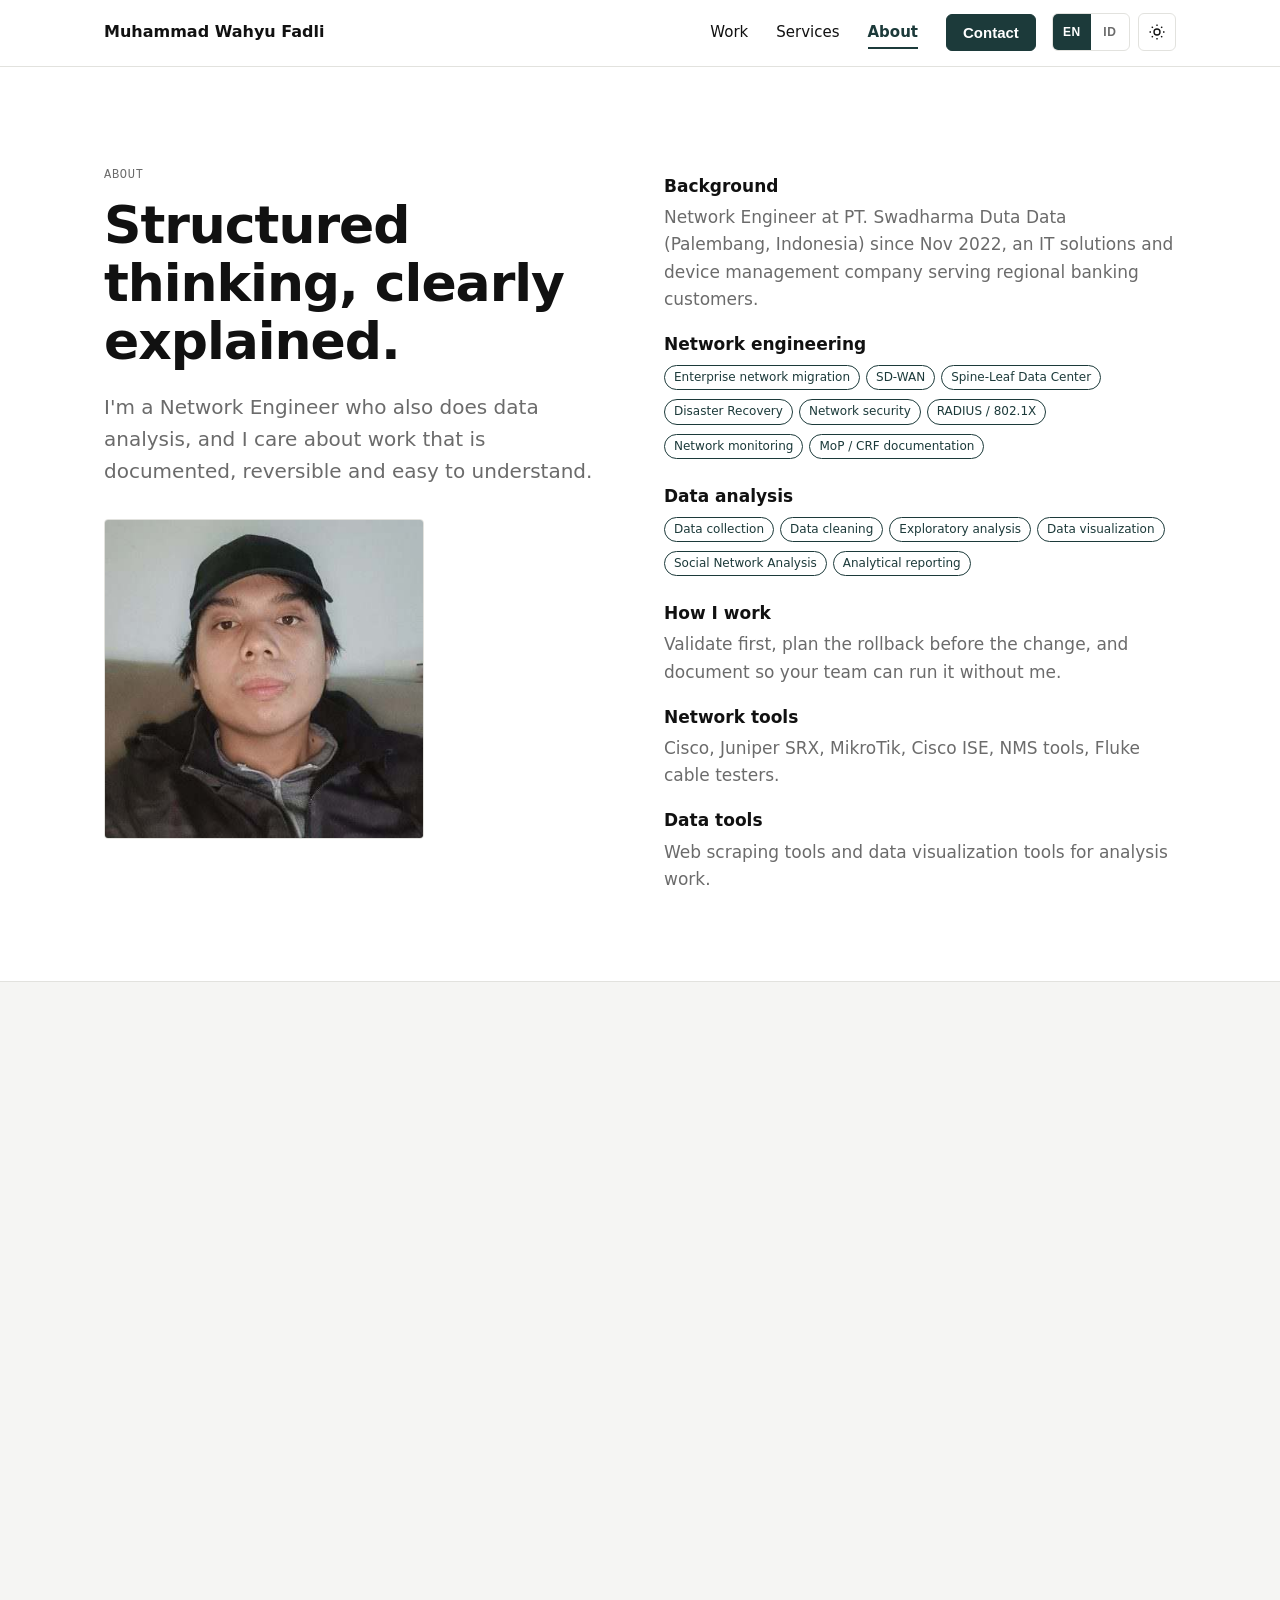
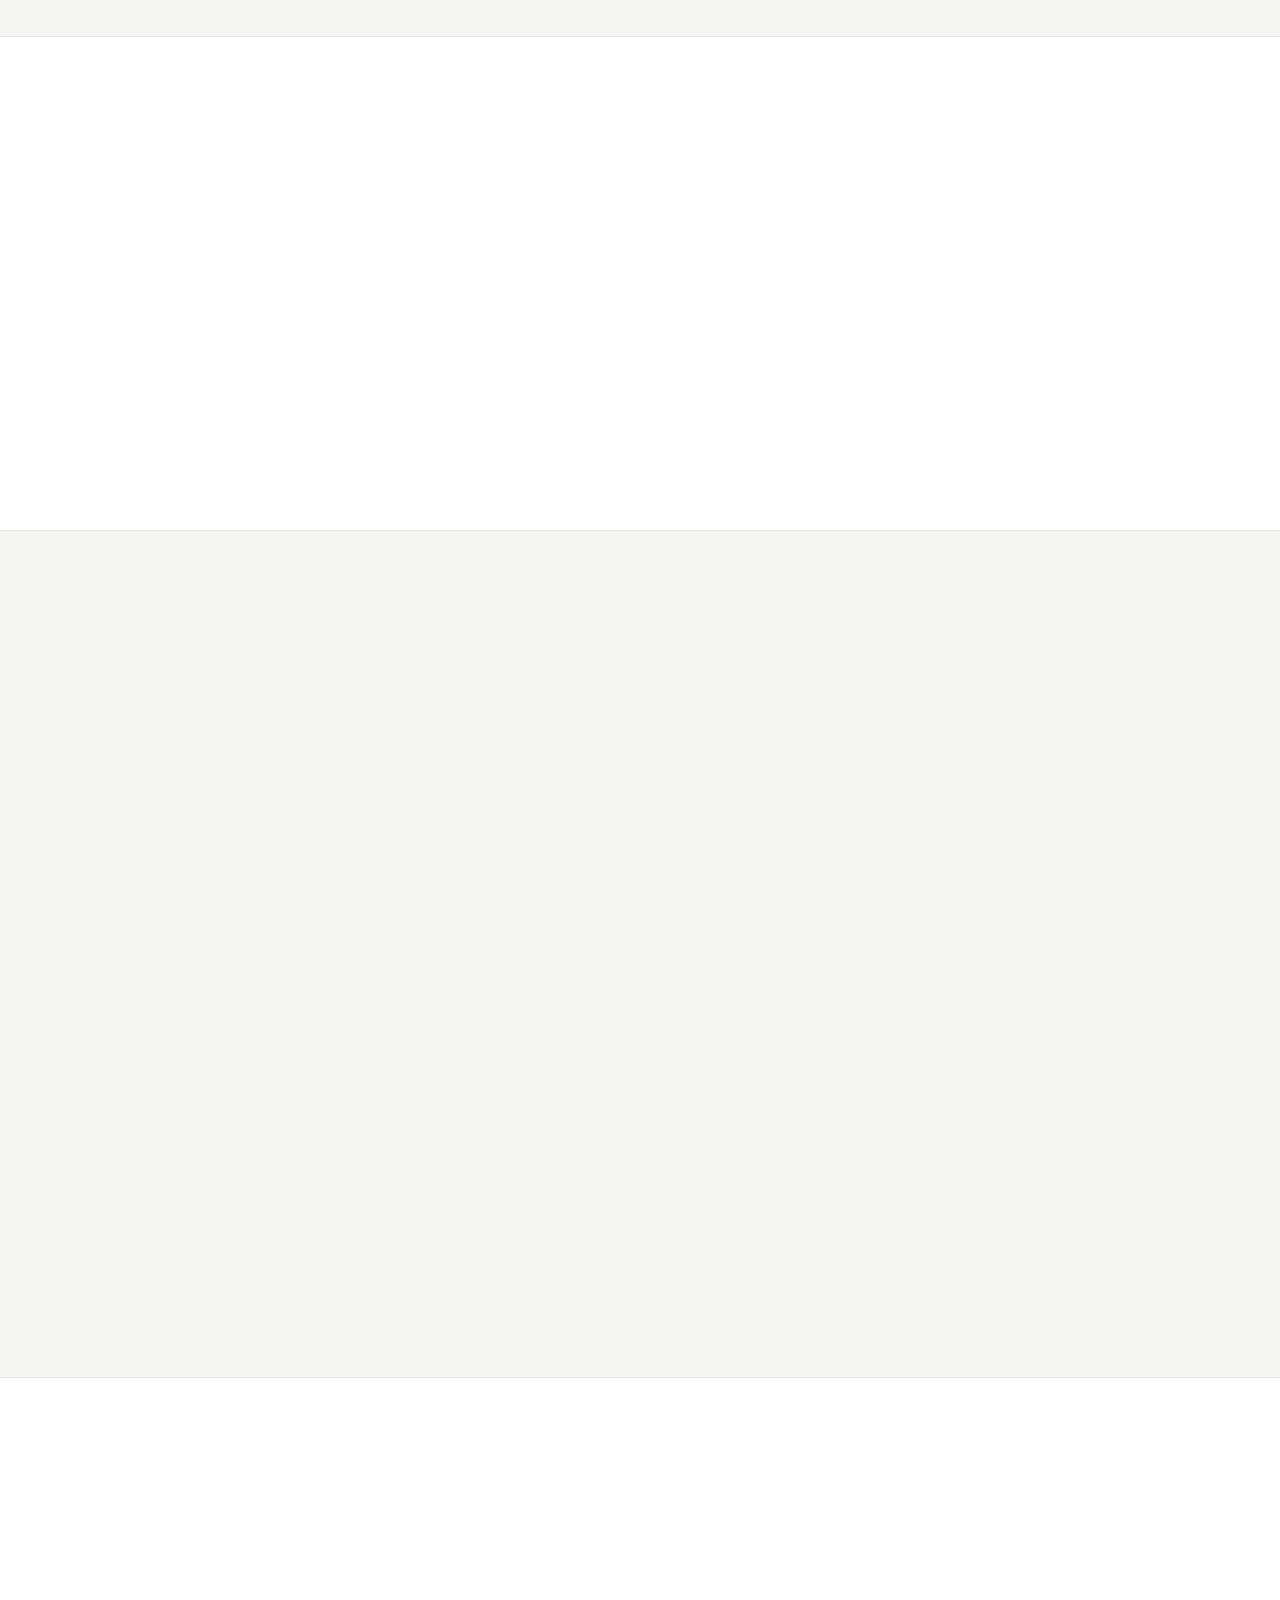
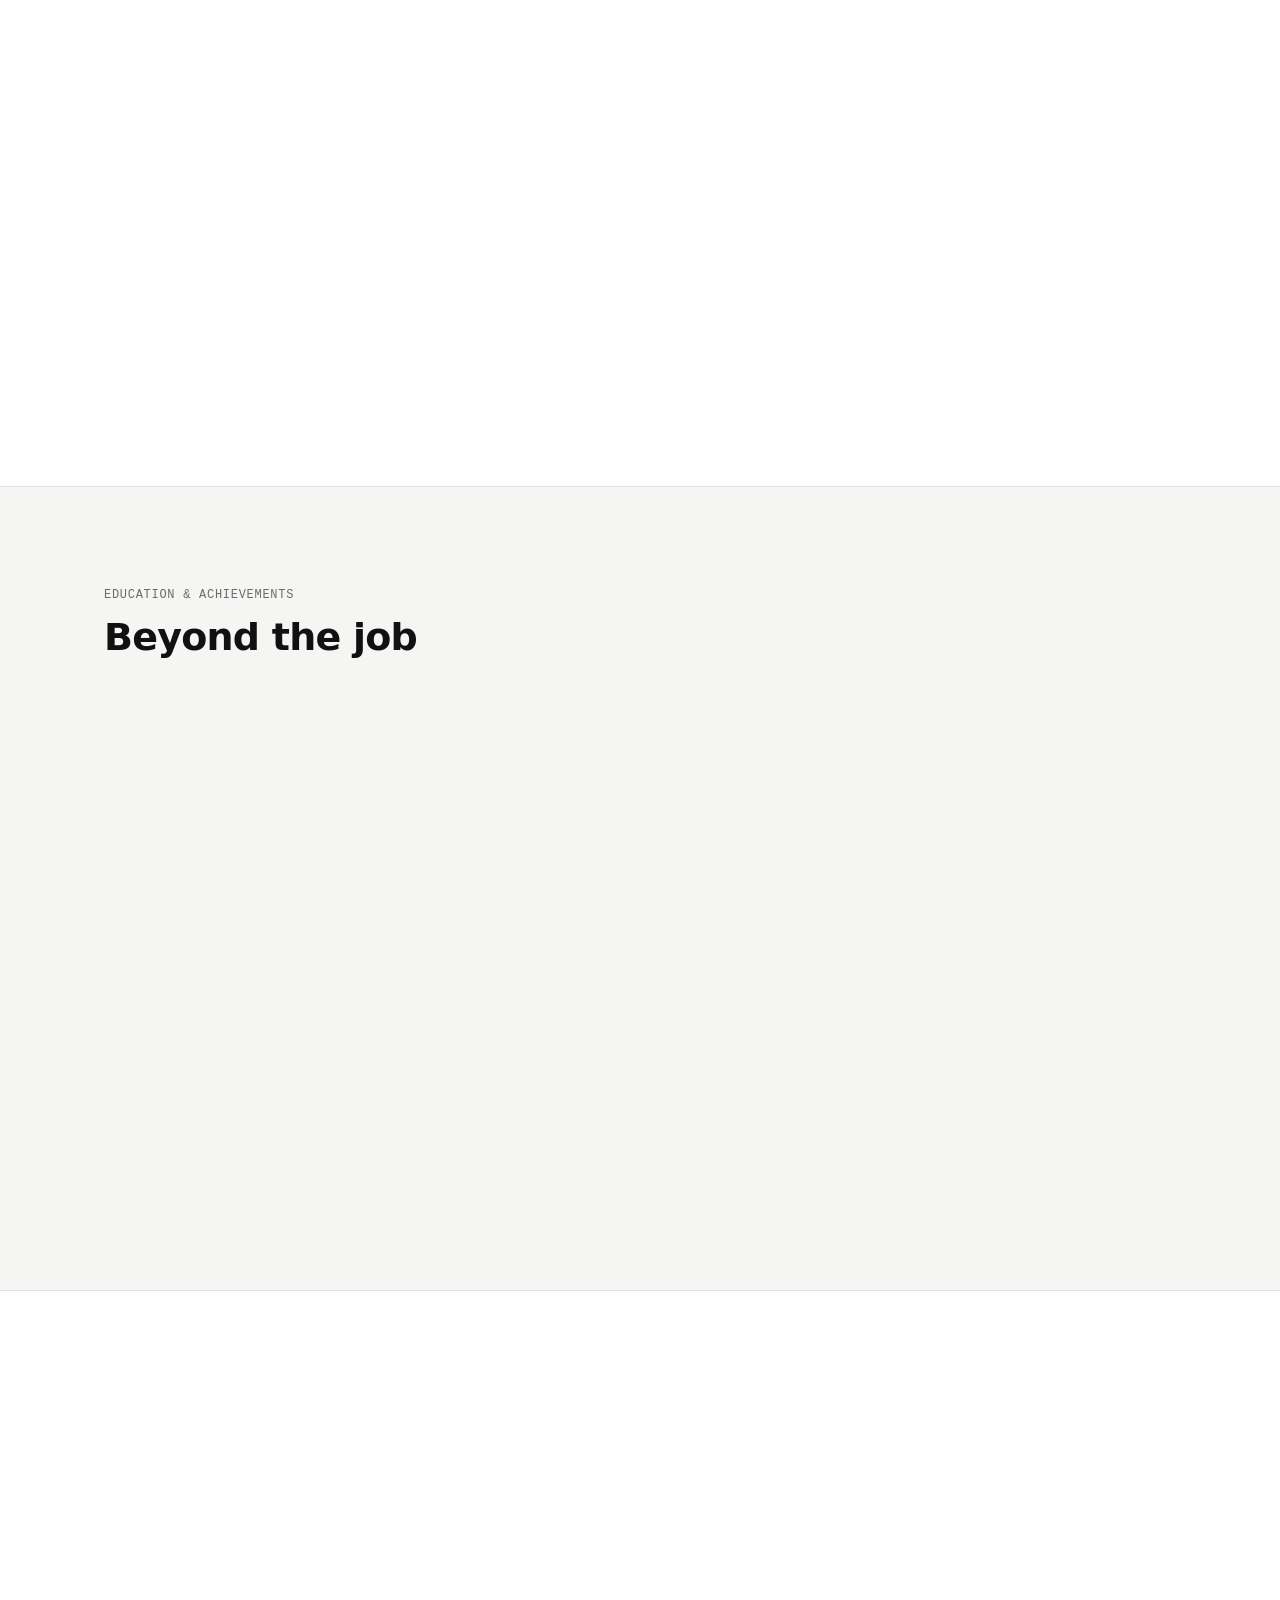
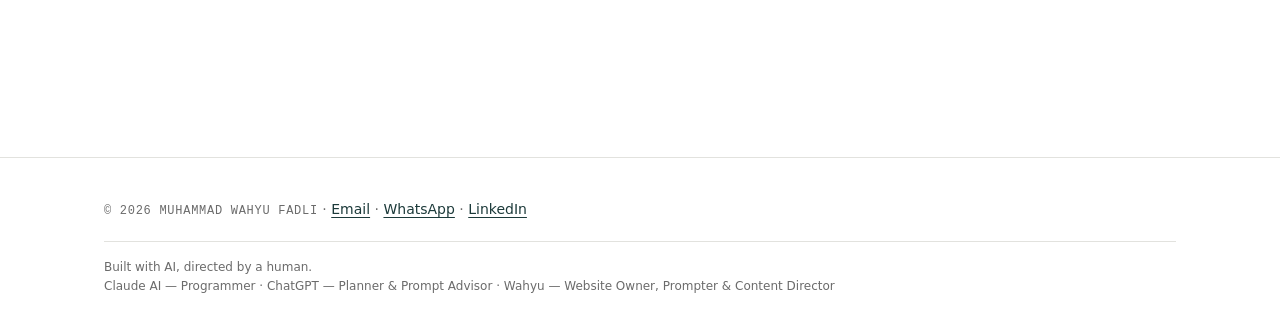
==== about.html @ 570cdfae "Initial" ====
<!DOCTYPE html>
<html lang="en">
<head>
<meta charset="utf-8">
<meta name="viewport" content="width=device-width, initial-scale=1, viewport-fit=cover">
<meta http-equiv="Content-Security-Policy" content="default-src 'none'; style-src 'self' https://fonts.googleapis.com; font-src https://fonts.gstatic.com; script-src 'self'; img-src 'self' data:; connect-src 'none'; frame-src 'none'; object-src 'none'; base-uri 'none'; form-action mailto:; upgrade-insecure-requests">
<meta name="referrer" content="strict-origin-when-cross-origin">
<title>About — Muhammad Wahyu Fadli</title>
<meta name="description" content="About Muhammad Wahyu Fadli: Network Engineer with experience in enterprise migrations, SD-WAN, network security and data analysis.">
<link rel="canonical" href="https://www.example.com/about.html">
<meta property="og:type" content="website"><meta property="og:site_name" content="Muhammad Wahyu Fadli"><meta property="og:title" content="About — Muhammad Wahyu Fadli"><meta property="og:description" content="About Muhammad Wahyu Fadli: Network Engineer with experience in enterprise migrations, SD-WAN, network security and data analysis."><meta property="og:url" content="https://www.example.com/about.html">
<meta name="twitter:card" content="summary">
<link rel="icon" href="assets/favicon.svg" type="image/svg+xml">
<script src="js/boot.js"></script>
<link rel="preconnect" href="https://fonts.gstatic.com" crossorigin>
<link href="https://fonts.googleapis.com/css2?family=Inter:wght@400;500;600;700&amp;display=swap" rel="stylesheet">
<link rel="stylesheet" href="css/styles.css">
<script defer src="js/config.js"></script>
<script defer src="i18n/id.js"></script>
<script defer src="js/modules/i18n.js"></script>
<script defer src="js/modules/theme.js"></script>
<script defer src="js/modules/nav.js"></script>
<script defer src="js/modules/reveal.js"></script>
<script defer src="js/modules/contact-form.js"></script>
<script defer src="js/modules/certificates.js"></script>
<script defer src="js/main.js"></script></head>
<body data-page="about" data-title="About" data-progress>
<a class="skip" href="#main">Skip to content</a>
<header><div class="wrap bar">
<a class="logo" href="index.html">Muhammad Wahyu Fadli</a>
<nav aria-label="Main"><button class="menu" aria-expanded="false" aria-controls="nl">Menu</button>
<ul id="nl"><li><a href="work.html">Work</a></li><li><a href="services.html">Services</a></li><li><a href="about.html" aria-current="page">About</a></li><li><a class="btn" href="contact.html">Contact</a></li></ul></nav><div class="ctl"><div class="lang" role="group" aria-label="Change language"><button type="button" data-l="en" lang="en" aria-label="English">EN</button><button type="button" data-l="id" lang="id" aria-label="Bahasa Indonesia">ID</button></div><button type="button" class="thm" id="thm" aria-label="Switch to dark mode"><svg class="sun" viewBox="0 0 24 24" fill="none" stroke="currentColor" stroke-width="1.8" aria-hidden="true"><circle cx="12" cy="12" r="4"/><path d="M12 2v2M12 20v2M2 12h2M20 12h2M5 5l1.5 1.5M17.5 17.5 19 19M5 19l1.5-1.5M17.5 6.5 19 5"/></svg><svg class="moon" viewBox="0 0 24 24" fill="none" stroke="currentColor" stroke-width="1.8" aria-hidden="true"><path d="M20 14.5A8 8 0 0 1 9.5 4 8 8 0 1 0 20 14.5z"/></svg></button></div>
</div><div id="prog" aria-hidden="true"></div></header>
<main id="main" tabindex="-1">
<section><div class="wrap two">
<div><p class="mono">About</p><h1>Structured thinking, clearly explained.</h1>
<p class="lead">I'm a Network Engineer who also does data analysis, and I care about work that is documented, reversible and easy to understand.</p>
<figure class="portrait"><img decoding="async" src="assets/img/portrait.jpg" width="320" height="320" alt="Portrait of Muhammad Wahyu Fadli"></figure></div>
<dl><dt>Background</dt><dd>Network Engineer at PT. Swadharma Duta Data (Palembang, Indonesia) since Nov 2022, an IT solutions and device management company serving regional banking customers.</dd>
<dt>Network engineering</dt><dd><span class="tag">Enterprise network migration</span><span class="tag">SD-WAN</span><span class="tag">Spine-Leaf Data Center</span><span class="tag">Disaster Recovery</span><span class="tag">Network security</span><span class="tag">RADIUS / 802.1X</span><span class="tag">Network monitoring</span><span class="tag">MoP / CRF documentation</span></dd>
<dt>Data analysis</dt><dd><span class="tag">Data collection</span><span class="tag">Data cleaning</span><span class="tag">Exploratory analysis</span><span class="tag">Data visualization</span><span class="tag">Social Network Analysis</span><span class="tag">Analytical reporting</span></dd>
<dt>How I work</dt><dd>Validate first, plan the rollback before the change, and document so your team can run it without me.</dd>
<dt>Network tools</dt><dd>Cisco, Juniper SRX, MikroTik, Cisco ISE, NMS tools, Fluke cable testers.</dd><dt>Data tools</dt><dd>Web scraping tools and data visualization tools for analysis work.</dd></dl>
</div></section>
<section class="alt"><div class="wrap"><p class="mono">Experience / 01 · Network Engineering</p><h2>Network Engineer</h2>
<p class="mono">PT. Swadharma Duta Data · Palembang, Indonesia · Nov 2022 – Present</p><p class="lead">Enterprise network migration, security and 24/7 operations for banking-related customers. Customer details are anonymized.</p>
<div class="mt-32"><details><summary><span>Migration &amp; architecture</span></summary><ul><li>Wrote MoPs for Data Center to Disaster Recovery Center migration (approximately 2–3% downtime).</li><li>Managed Traditional WAN to SD-WAN migration on the network side (approximately 6–10% downtime).</li><li>Wrote MoPs for Traditional Data Center to Spine-Leaf migration (approximately 5% downtime) and for access switches to a Spine-Leaf core.</li><li>Wrote the MoP for connecting a customer DRC to a third-party SD-WAN service: router configuration, cabling, rack positioning, rollback.</li></ul></details><details><summary><span>Security &amp; access control</span></summary><ul><li>Implemented Cisco switch port security on Head Office access switches from approved CRFs.</li><li>Replaced aging edge devices with Juniper SRX firewall-based routers and implemented 802.1X using MikroTik as RADIUS server.</li><li>Configured RADIUS authentication on remote Juniper SRX devices with Cisco ISE.</li><li>Prepared CRFs and configured access lists and NAT for third-party partner connectivity.</li></ul></details><details><summary><span>Operations &amp; recovery</span></summary><ul><li>24/7 monitoring, maintenance and troubleshooting across Head Office, branches, ATMs and core infrastructure in DC and DRC, supporting SLA compliance.</li><li>Restored approximately 75% of affected branch network points after flooding (surveys, cable testing, termination, repairs).</li><li>Wrote MoP and CRF for RSPAN traffic mirroring to a Fraud Detection System.</li></ul></details></div></div></section>
<section><div class="wrap"><p class="mono">Experience / 02 · Data Analytics</p><h2>Freelance Data Analyst</h2>
<p class="mono">Palembang, Indonesia · Oct 2022 – Jan 2023</p><p class="lead">A separate freelance engagement: technical guidance on a Social Network Analysis thesis project.</p>
<div class="mt-32"><details><summary><span>Social Network Analysis project</span></summary><ul><li>Analyzed Twitter user interactions about fuel products (BBM) to identify relationships, network patterns and influential nodes using centrality measures.</li><li>Advised on data collection with web scraping tools and helped define data parameters (usernames, account activity year, tweet location, tweet content).</li><li>Cleaned and preprocessed approximately 40% of the dataset: null values, inconsistent location names, irrelevant columns.</li><li>Supported visualization and exploratory analysis, and helped prepare the final report and presentation.</li></ul></details></div></div></section>
<section class="alt"><div class="wrap"><p class="mono">Skills &amp; Technologies</p><h2>What I work with</h2><div class="grid3"><article class="card sk"><h3>Network platforms</h3><span class="tag">Cisco</span><span class="tag">MikroTik</span><span class="tag">Juniper SRX</span><span class="tag">Palo Alto NGFW</span><span class="tag">FortiGate</span><span class="tag">Cisco ISE</span><span class="tag">Juniper Apstra</span></article><article class="card sk"><h3>Protocols &amp; technologies</h3><span class="tag">VLAN</span><span class="tag">Switching</span><span class="tag">STP</span><span class="tag">Static &amp; dynamic routing (BGP, OSPF)</span><span class="tag">IPSec tunneling</span><span class="tag">EVPN-VXLAN</span><span class="tag">RADIUS / 802.1X</span><span class="tag">ACL &amp; NAT</span><span class="tag">DHCP</span><span class="tag">DNS</span><span class="tag">TCP/IP</span></article><article class="card sk"><h3>Tools &amp; labs</h3><span class="tag">VMware</span><span class="tag">Windows Server</span><span class="tag">GNS3</span><span class="tag">Cisco Packet Tracer</span><span class="tag">Wireshark</span><span class="tag">Nmap</span><span class="tag">Fluke cable testers</span></article><article class="card sk"><h3>UX design</h3><span class="tag">Design thinking</span><span class="tag">User &amp; product research</span><span class="tag">User journey</span><span class="tag">Wireframing</span><span class="tag">Prototyping</span></article><article class="card sk"><h3>Data analytics</h3><span class="tag">Data cleaning</span><span class="tag">Exploratory analysis</span><span class="tag">Data visualization</span><span class="tag">Social Network Analysis</span><span class="tag">Web scraping</span><span class="tag">Analytical reporting</span></article><article class="card sk"><h3>Working style &amp; languages</h3><span class="tag">Problem solving</span><span class="tag">Critical thinking</span><span class="tag">Collaboration</span><span class="tag">Time &amp; team management</span><span class="tag">Continuous learning</span><span class="tag">Leadership</span><span class="tag">Indonesian</span><span class="tag">English</span></article></div></div></section>
<section><div class="wrap"><p class="mono">Certifications</p><h2>Certifications</h2><div class="grid3 grid-2"><article class="card"><h3>Cisco Certified Network Associate (CCNA)</h3><p class="mono">Cisco · 2023</p><p>Certified Oct 25, 2023 · Valid through Mar 6, 2028</p><p>Cisco ID: CSCO14485494<br>Verification No.: 58205531aa2244d5afcf39b39d4d2975</p><div class="row mt-20"><a class="btn sec cbtn" href="assets/img/cert-cisco.jpg" data-d="cd1" target="_blank" rel="noopener noreferrer">View Certificate</a><a class="tl" href="https://www.cisco.com/go/verifycertificate" target="_blank" rel="noopener noreferrer">Verify Credential<svg class="ext" viewBox="0 0 24 24" fill="none" stroke="currentColor" stroke-width="2" aria-hidden="true"><path d="M7 17 17 7M8 7h9v9"/></svg><span class="sr">(opens in a new tab)</span></a></div></article><article class="card"><h3>MikroTik Certified Network Associate (MTCNA)</h3><p class="mono">MikroTik · 2021</p><p>Issued Nov 25, 2021 · Three-year validity period (ended Nov 25, 2024)</p><p>Certificate ID: 2111NA8779</p><div class="row mt-20"><a class="btn sec cbtn" href="assets/img/cert-mikrotik.jpg" data-d="cd2" target="_blank" rel="noopener noreferrer">View Certificate</a><a class="tl" href="https://mikrotik.com/certificates" target="_blank" rel="noopener noreferrer">Verify Credential<svg class="ext" viewBox="0 0 24 24" fill="none" stroke="currentColor" stroke-width="2" aria-hidden="true"><path d="M7 17 17 7M8 7h9v9"/></svg><span class="sr">(opens in a new tab)</span></a></div></article></div><p class="mono mt-20">The certificate copy is for viewing. Use Verify Credential to confirm it on the official provider website.</p></div></section>
<section class="alt"><div class="wrap two"><div><p class="mono">Education &amp; achievements</p><h2>Beyond the job</h2></div><dl><dt>Education</dt><dd>Bachelor of Computer Systems, Universitas Sriwijaya · 2018 – 2022 · GPA 3.70/4.00</dd><dt>Publication</dt><dd>Research paper published in the Jurnal Nasional Teknik Elektro (JNTE), Universitas Andalas, a SINTA 2-indexed journal.</dd><dt>UI/UX competitions</dt><dd>2nd place, national UI/UX design competition (HIMAVO Micro IT, IPB University); 3rd place, national UI/UX design competition (HIMASISKO, Universitas Sriwijaya). Took part in 4+ national UI/UX competitions.</dd><dt>Scholarship</dt><dd>PPA Academic Achievement Scholarship recipient, Universitas Sriwijaya, 2019.</dd><dt>UX learning</dt><dd>Niagahoster virtual internship as UI/UX designer (Sep – Oct 2022): design thinking, user and product research, user journey, wireframing and prototyping.</dd></dl></div></section>
<section><div class="wrap"><p class="mono">CV</p><h2>Want to explore my background further?</h2><p class="lead">View my complete CV for a detailed overview of my professional experience, skills, education, and certifications.</p><div class="row"><a class="btn sec" id="cv" href="https://drive.google.com/file/d/1GnRfa91rAAo5Iwn4jEQ8ydtNfikR7etz/view?usp=sharing" target="_blank" rel="noopener noreferrer" aria-describedby="cvn"><svg viewBox="0 0 24 24" width="18" height="18" fill="none" stroke="currentColor" stroke-width="1.8" aria-hidden="true"><path d="M6 3h8l4 4v14H6z"/><path d="M14 3v4h4M9 13h6M9 17h6"/></svg>View CV</a><a class="btn" href="contact.html">Contact</a></div><p class="mono mt-16" id="cvn">Google Drive · Opens in a new tab</p></div></section>
</main>
<dialog id="cd1" aria-label="Cisco Certified Network Associate (CCNA) certificate"><img loading="lazy" decoding="async" src="assets/img/cert-cisco.jpg" width="1200" height="927" alt="Certificate: Cisco Certified Network Associate (CCNA), issued to Muhammad Wahyu Fadli"><form method="dialog"><button class="btn" autofocus>Close</button></form></dialog><dialog id="cd2" aria-label="MikroTik Certified Network Associate (MTCNA) certificate"><img loading="lazy" decoding="async" src="assets/img/cert-mikrotik.jpg" width="707" height="1000" alt="Certificate: MikroTik Certified Network Associate (MTCNA), issued to Muhammad Wahyu Fadli"><form method="dialog"><button class="btn" autofocus>Close</button></form></dialog>
<footer><div class="wrap"><span class="mono">© 2026 Muhammad Wahyu Fadli</span> · <a href="mailto:mwahyuf94@gmail.com">Email</a> · <a href="https://wa.me/6281377826272" target="_blank" rel="noopener noreferrer">WhatsApp</a> · <a href="https://www.linkedin.com/in/mwahyuf" target="_blank" rel="noopener noreferrer">LinkedIn</a><div class="credit"><p class="credit-lead">Built with AI, directed by a human.</p><p><span>Claude AI — Programmer</span> · <span>ChatGPT — Planner &amp; Prompt Advisor</span> · <span>Wahyu — Website Owner, Prompter &amp; Content Director</span></p></div></div></footer>
</body>
</html>
---- css/styles.css ----
/* Design tokens (colors, themes) are the :root blocks at the top. Utilities and no-JS fallbacks are at the bottom. */
:root{--ink:#111;--bg:#fff;--alt:#F5F5F3;--mut:#6B6B6B;--acc:#1C3A3A;--line:#e2e2de;--acc-t:#fff;box-sizing:border-box;padding-top:env(safe-area-inset-top,0px);padding-bottom:env(safe-area-inset-bottom,0px)}
@media(prefers-color-scheme:dark){:root:not([data-theme="light"]){--ink:#f2f2ef;--bg:#111;--alt:#1a1a19;--mut:#a0a09b;--acc:#7fb3b0;--line:#2c2c2a;--acc-t:#111}}
:root[data-theme="dark"]{--ink:#f2f2ef;--bg:#111;--alt:#1a1a19;--mut:#a0a09b;--acc:#7fb3b0;--line:#2c2c2a;--acc-t:#111}
html{scroll-padding-top:env(safe-area-inset-top,0px);scroll-behavior:smooth}
*,*::before,*::after{box-sizing:border-box}
body{margin:0;background:var(--bg);color:var(--ink);font:400 17px/1.6 Inter,system-ui,-apple-system,"Segoe UI",sans-serif}
.mono{font:500 12px/1.4 ui-monospace,SFMono-Regular,Menlo,Consolas,monospace;letter-spacing:.06em;text-transform:uppercase;color:var(--mut)}
a{color:var(--acc);text-underline-offset:3px}
:focus-visible{outline:3px solid var(--acc);outline-offset:3px}
.skip{position:absolute;left:-999px;top:0;background:var(--ink);color:var(--bg);padding:8px 12px;z-index:9}
.skip:focus{left:8px}
.wrap{max-width:1120px;margin:0 auto;padding:0 24px}
header{position:sticky;top:env(safe-area-inset-top,0px);background:var(--bg);border-bottom:1px solid var(--line);z-index:5}
.bar{display:flex;align-items:center;justify-content:space-between;height:64px}
.logo{font-weight:600;color:var(--ink);text-decoration:none;font-size:16px}
nav ul{display:flex;gap:28px;align-items:center;list-style:none;margin:0;padding:0}
nav a{color:var(--ink);text-decoration:none;font-size:15px;padding:6px 0;border-bottom:2px solid transparent}
nav a:hover{color:var(--acc)}
nav a[aria-current=page]{border-color:var(--acc);color:var(--acc);font-weight:600}
.menu{display:none;background:none;border:1px solid var(--line);color:var(--ink);padding:8px 14px;font:inherit;font-size:14px;border-radius:6px;cursor:pointer}
.btn{display:inline-flex;gap:10px;align-items:center;background:var(--acc);color:var(--acc-t);border:1px solid var(--acc);padding:13px 22px;font:600 15px Inter,sans-serif;text-decoration:none;border-radius:6px;cursor:pointer}

.btn span{transition:transform .2s}
.btn:hover span{transform:translateX(4px)}
.btn.sec{background:none;color:var(--ink);border-color:var(--ink)}
nav .btn{color:var(--acc-t);padding:9px 16px;border-bottom:1px solid var(--acc)}
section{padding:88px 0;border-bottom:1px solid var(--line)}
.alt{background:var(--alt)}
h1,h2,h3{line-height:1.12;letter-spacing:-.02em;margin:0 0 20px;font-weight:600}
.hero{font-size:clamp(40px,7vw,76px);max-width:15ch}
h1{font-size:clamp(34px,5vw,52px)}
h2{font-size:clamp(28px,3.6vw,38px)}
h3{font-size:clamp(21px,2.4vw,26px)}
.lead{font-size:clamp(17px,2vw,20px);color:var(--mut);max-width:58ch}
.row{display:flex;gap:14px;flex-wrap:wrap;margin-top:32px}
.grid3{display:grid;grid-template-columns:repeat(3,1fr);gap:24px;margin-top:40px}
.card{border:1px solid var(--line);background:var(--bg);padding:28px;border-radius:4px;transition:border-color .2s}
.card:hover{border-color:var(--acc)}
.card ul{padding-left:18px;margin:14px 0}
.tag{display:inline-block;border:1px solid var(--acc);color:var(--acc);font-size:12px;padding:2px 9px;border-radius:99px;margin:0 6px 6px 0}
.ph{border:1px dashed var(--mut);color:var(--mut);padding:2px 8px;font-size:12px;border-radius:3px}

details{border-top:1px solid var(--line);padding:22px 0}
details:last-of-type{border-bottom:1px solid var(--line)}
summary{cursor:pointer;list-style:none;display:flex;justify-content:space-between;gap:16px;align-items:baseline;font-size:22px;font-weight:600}
summary::after{content:"+";font-weight:400}
details[open] summary::after{content:"–"}
.steps{display:flex;flex-wrap:wrap;gap:8px;margin:18px 0}
.steps li{list-style:none;border:1px solid var(--line);padding:6px 12px;font-size:14px;border-radius:4px}
.two{display:grid;grid-template-columns:1fr 1fr;gap:48px}
dl{margin:0}
dt{font-weight:600;margin-top:18px}
dd{margin:4px 0 0;color:var(--mut)}
label{display:block;font-weight:600;font-size:15px;margin:22px 0 6px}
input,select,textarea{width:100%;font:inherit;padding:12px;background:var(--bg);color:var(--ink);border:1px solid var(--mut);border-radius:6px}
textarea{min-height:150px;resize:vertical}
.err{color:#b3261e;font-size:14px;margin-top:6px;min-height:0}
:root[data-theme="dark"] .err{color:#ff8a80}
@media(prefers-color-scheme:dark){:root:not([data-theme="light"]) .err{color:#ff8a80}}
input[aria-invalid=true],select[aria-invalid=true],textarea[aria-invalid=true]{border-color:#b3261e;border-width:2px}
.hp{position:absolute;left:-9999px}
footer{padding:40px 0;color:var(--mut);font-size:14px}
@media(max-width:820px){.grid3,.two{grid-template-columns:1fr;gap:20px}
section{padding:56px 0}
.menu{display:block}
nav ul{display:none;position:absolute;left:0;right:0;top:64px;background:var(--bg);flex-direction:column;align-items:flex-start;padding:16px 24px 24px;border-bottom:1px solid var(--line);gap:16px}
nav ul.open{display:flex}}
@media(prefers-reduced-motion:reduce){*{transition:none!important;scroll-behavior:auto!important}}
.facts{display:flex;gap:40px;flex-wrap:wrap;list-style:none;padding:32px 0 0;margin:48px 0 0;border-top:1px solid var(--line)}
.facts li{font-size:15px}
.facts .mono{display:block;margin-bottom:4px}
.cs{display:block;text-decoration:none;color:var(--ink)}
.cs span{color:var(--acc);font-weight:600}
.cs:hover span{text-decoration:underline}
.proc{display:grid;grid-template-columns:repeat(5,1fr);gap:20px;list-style:none;padding:0;margin:40px 0 0}
.proc li{border-top:2px solid var(--ink);padding-top:16px}
.proc h3{font-size:20px;margin:6px 0 8px}
.proc p{color:var(--mut);font-size:15px;margin:0}
.final{background:var(--alt);border-bottom:0}
@media(max-width:820px){.proc{grid-template-columns:1fr}
.facts{gap:20px}}
.portrait{margin:32px 0 0}
.portrait img{display:block;width:100%;max-width:320px;height:auto;border-radius:4px;border:1px solid var(--line)}
.ctcs{display:grid;gap:12px;margin-top:28px}
.ctc{display:flex;gap:16px;align-items:center;border:1px solid var(--line);padding:16px 20px;border-radius:4px;color:var(--ink);text-decoration:none;transition:border-color .2s}
.ctc:hover{border-color:var(--acc)}
.ctc .ic{color:var(--acc);flex:none}
.ctc b{display:block}
.ctc small{color:var(--mut);font-size:14px}
details ul{margin:14px 0 0;padding-left:20px;color:var(--mut)}
details li{margin-bottom:8px}

dialog{border:1px solid var(--line);background:var(--bg);color:var(--ink);padding:16px;max-width:94vw;max-height:94vh;border-radius:6px;text-align:center}
dialog::backdrop{background:rgba(0,0,0,.6)}
dialog img{display:block;max-width:100%;max-height:72vh;width:auto;height:auto;margin:0 auto 16px}

header{transition:background-color .3s ease-out}
header .bar{transition:height .3s ease-out}
header.sm{background:color-mix(in srgb,var(--bg) 82%,transparent);-webkit-backdrop-filter:blur(10px);backdrop-filter:blur(10px)}
header.sm .bar{height:52px}
#prog{height:2px;background:var(--acc);transform:scaleX(0);transform-origin:left;opacity:0;transition:opacity .3s}
#prog.on{opacity:1}
.btn{transition:background-color .2s ease-out,border-color .2s,color .2s}
.btn:hover{background:color-mix(in srgb,var(--acc) 88%,var(--ink))}
.btn.sec:hover{background:none;border-color:var(--acc);color:var(--acc)}
.card{position:relative;transition:border-color .25s ease-out,transform .25s ease-out,box-shadow .25s ease-out}
.viz{position:absolute;top:22px;right:22px;width:64px;height:44px;color:var(--mut);opacity:.55;transition:opacity .25s,color .25s}
.card:hover .viz,.card:focus-within .viz{opacity:1;color:var(--acc)}
.viz .n{fill:var(--bg);transition:fill .25s}
.card:hover .viz .n{fill:currentColor}
.viz .f{fill:transparent;transition:fill .25s}
.card:hover .viz .f{fill:currentColor;fill-opacity:.25}
.viz .b{fill:currentColor;fill-opacity:.15;transform-box:fill-box;transform-origin:bottom;transform:scaleY(.65);transition:transform .3s ease-out}
.card:hover .viz .b,.card:focus-within .viz .b{transform:scaleY(1)}
.cs:hover,.cs:focus-visible{transform:translateY(-2px);box-shadow:0 10px 24px -14px rgba(0,0,0,.35)}
.cs i{display:inline-block;font-style:normal;transition:transform .2s ease-out}
.cs:hover i{transform:translateX(4px)}
.gridbg{position:relative}
.gridbg::before{content:"";position:absolute;inset:0;pointer-events:none;opacity:.55;background-image:linear-gradient(var(--line) 1px,transparent 1px),linear-gradient(90deg,var(--line) 1px,transparent 1px);background-size:56px 56px;-webkit-mask-image:linear-gradient(#000 30%,transparent 95%);mask-image:linear-gradient(#000 30%,transparent 95%)}
.gridbg .wrap{position:relative}
.story{display:grid;grid-template-columns:1fr auto 1fr;gap:24px;align-items:center;border:1px solid var(--line);padding:24px;margin:20px 0;color:var(--mut)}
.story svg{display:block;width:100%;max-width:200px;height:auto;color:var(--ink)}
.story figcaption{font-size:14px;margin-top:8px}
.arr{text-align:center;color:var(--acc);font-size:26px}
.arr small{display:block;font-size:12px;color:var(--mut);max-width:14ch;margin:0 auto}
.story .note{grid-column:1/-1;margin:0}
.flow{display:grid;grid-template-columns:repeat(5,1fr);gap:14px;list-style:none;padding:0;margin:20px 0}
.flow li{border-top:2px solid var(--acc);padding-top:10px;font-size:14px;color:var(--mut)}
.flow b{display:block;color:var(--ink);font-size:15px;margin-bottom:2px}
@media(max-width:820px){nav ul{top:100%}
.story,.flow{grid-template-columns:1fr}
.arr{transform:rotate(90deg);margin:8px 0}
.viz{width:52px}}
@keyframes rise{from{opacity:0;transform:translateY(14px)}
to{opacity:1;transform:none}}
@keyframes fade{from{opacity:0}
to{opacity:1}}
@media(prefers-reduced-motion:no-preference){
header{animation:fade .45s ease-out both}

[data-page=home] main>section:first-child .wrap>*{animation:rise .5s ease-out both}
[data-page=home] main>section:first-child .wrap>:nth-child(1){animation-delay:.08s}
[data-page=home] main>section:first-child .wrap>:nth-child(2){animation-delay:.16s}
[data-page=home] main>section:first-child .wrap>:nth-child(3){animation-delay:.26s}
[data-page=home] main>section:first-child .wrap>:nth-child(4){animation-delay:.36s}
[data-page=home] main>section:first-child .wrap>:nth-child(5){animation-delay:.44s}
.mo .rv{opacity:0;transform:translateY(12px);transition:opacity .55s ease-out,transform .55s ease-out}
.mo .rv.in{opacity:1;transform:none}
.mo .card.rv.in{transition:opacity .55s ease-out,transform .25s ease-out,border-color .25s ease-out,box-shadow .25s ease-out}
.mo .cs.rv.in:hover,.mo .cs.rv.in:focus-visible{transform:translateY(-2px)}
.mo .st .l{stroke-dasharray:80;stroke-dashoffset:80;transition:stroke-dashoffset .8s ease-out .3s}
.mo .st.in .l{stroke-dashoffset:0}}
@media(prefers-reduced-motion:reduce){*,*::before,*::after{animation:none!important;transition:none!important}
.rv{opacity:1!important;transform:none!important}}
.lp body{visibility:hidden}
.logo{margin-right:auto;min-width:0;overflow:hidden;text-overflow:ellipsis;white-space:nowrap}
.bar{gap:16px}
.ctl{display:flex;gap:8px;align-items:center}
.lang{display:flex;border:1px solid var(--line);border-radius:6px;overflow:hidden}
.lang button{background:none;border:0;color:var(--mut);font:600 12px Inter,sans-serif;letter-spacing:.06em;padding:8px 10px;min-width:38px;min-height:36px;cursor:pointer;transition:background-color .2s,color .2s}
.lang button[aria-pressed=true]{background:var(--ink);color:var(--bg)}
.lang button:hover:not([aria-pressed=true]){color:var(--acc)}
.thm{width:38px;height:38px;display:grid;place-items:center;background:none;border:1px solid var(--line);border-radius:6px;color:var(--ink);cursor:pointer;transition:border-color .2s,color .2s}
.thm:hover{border-color:var(--acc);color:var(--acc)}
.thm svg{width:18px;height:18px}
.thm .moon{display:none}
[data-eff=dark] .thm .sun{display:none}
[data-eff=dark] .thm .moon{display:block}
@media(max-width:820px){.ctl{order:1}
nav{order:2}
.lang button{padding:8px;min-width:34px}
.bar{gap:10px}
.logo{font-size:15px}}
.sk h3{font-size:18px;margin-bottom:12px}
.btn svg{flex:none}

/* Utilities (replace inline styles so the CSP needs no unsafe-inline) */
.mt-0{margin-top:0}.mt-16{margin-top:16px}.mt-20{margin-top:20px}.mt-32{margin-top:32px}.mt-40{margin-top:40px}
.grid-2{grid-template-columns:repeat(2,1fr)}.cert-row{margin-top:16px;align-items:center}
@media(max-width:820px){.grid3.grid-2{grid-template-columns:1fr}}

/* Progressive enhancement: without JS the menu stays open and visible */
html:not(.js) .menu{display:none!important}
html:not(.js) .bar{height:auto;flex-wrap:wrap;padding:8px 0}
html:not(.js) nav ul{display:flex!important;position:static;flex-direction:row;flex-wrap:wrap;border:0;padding:0}

/* Cross-document page transition (progressive enhancement) */
@media(prefers-reduced-motion:no-preference){@view-transition{navigation:auto}::view-transition-old(root),::view-transition-new(root){animation-duration:.3s}}

/* Footer credit: deliberately quiet, below the contact links */
.credit{margin-top:20px;padding-top:16px;border-top:1px solid var(--line);font-size:12px;line-height:1.6;color:var(--mut)}
.credit p{margin:0}.credit-lead{font-weight:500}

/* CTA and button states (primary hover is deeper teal in both themes; secondary stays neutral) */
:root{--acc-h:#122828;--acc-ht:#fff;--sh:rgba(0,0,0,.28)}
@media(prefers-color-scheme:dark){:root:not([data-theme="light"]){--acc-h:#6aa29f;--acc-ht:#0a0a0a;--sh:rgba(0,0,0,.6)}}
:root[data-theme="dark"]{--acc-h:#6aa29f;--acc-ht:#0a0a0a;--sh:rgba(0,0,0,.6)}
.sr{position:absolute;width:1px;height:1px;overflow:hidden;clip:rect(0 0 0 0);white-space:nowrap}
.btn{transition:background-color .2s ease-out,border-color .2s ease-out,color .2s ease-out,transform .2s ease-out,box-shadow .2s ease-out}
.btn:not(.sec):hover{background:var(--acc-h);border-color:var(--acc-h);color:var(--acc-ht);transform:translateY(-1px);box-shadow:0 6px 14px -8px var(--sh)}
.btn:not(.sec):active{transform:none;box-shadow:none}
.btn.sec:hover{background:var(--alt);border-color:var(--ink);color:var(--ink)}
.btn:disabled,.btn[aria-disabled=true]{background:var(--alt);border-color:var(--line);color:var(--mut);opacity:.7;cursor:not-allowed;transform:none;box-shadow:none}
nav a.btn[aria-current=page]{color:var(--acc-t);border-color:var(--acc)}
.tl{display:inline-flex;gap:6px;align-items:center;align-self:center;color:var(--ink);font-weight:600;font-size:15px;text-decoration:underline;text-decoration-color:var(--mut);text-underline-offset:4px;transition:text-decoration-color .2s ease-out}
.tl:hover{text-decoration-color:var(--acc)}
.ext{width:14px;height:14px;flex:none;transition:transform .2s ease-out}.tl:hover .ext{transform:translate(2px,-2px)}
.ctc{transition:border-color .25s ease-out,background-color .25s ease-out}.ctc .ic{transition:transform .25s ease-out}.ctc b{transition:color .25s ease-out}
.ctc:hover,.ctc:focus-visible{border-color:color-mix(in srgb,var(--ink) 38%,var(--line));background:var(--alt)}.ctc:hover .ic,.ctc:focus-visible .ic{transform:scale(1.08)}.ctc:hover b,.ctc:focus-visible b{color:var(--acc)}
.lang button[aria-pressed=true]{background:var(--acc);color:var(--acc-t)}
.cs .more{color:var(--ink);font-weight:600;text-decoration:underline;text-decoration-color:var(--mut);text-underline-offset:4px}.cs:hover .more{text-decoration-color:var(--acc)}
@media(prefers-reduced-motion:reduce){.btn:hover,.cs:hover,.ctc:hover .ic,.ext{transform:none!important}}

/* Work index cards and project detail pages */
.pcard{display:flex;flex-direction:column;gap:12px}.pcard p{margin:0}.pcard h2{font-size:22px;line-height:1.25;margin:0}.pcard .tags{margin-top:auto}.pcard .btn{align-self:flex-start;margin-top:4px}
.crumb{display:flex;gap:8px;flex-wrap:wrap;font-size:14px;color:var(--mut);margin-bottom:24px}.crumb a{color:var(--mut)}.crumb a:hover{color:var(--ink)}.crumb [aria-current]{color:var(--ink)}
.psec{display:grid;grid-template-columns:240px 1fr;gap:40px;padding:32px 0;border-top:1px solid var(--line)}.psec h2{font-size:22px;margin:0}.psec p{margin:0 0 12px}.psec ul{margin:0;padding-left:20px}.psec .mono{margin-bottom:8px}
.ptags .tag{margin-bottom:6px}
@media(max-width:820px){.psec{grid-template-columns:1fr;gap:12px;padding:28px 0}}
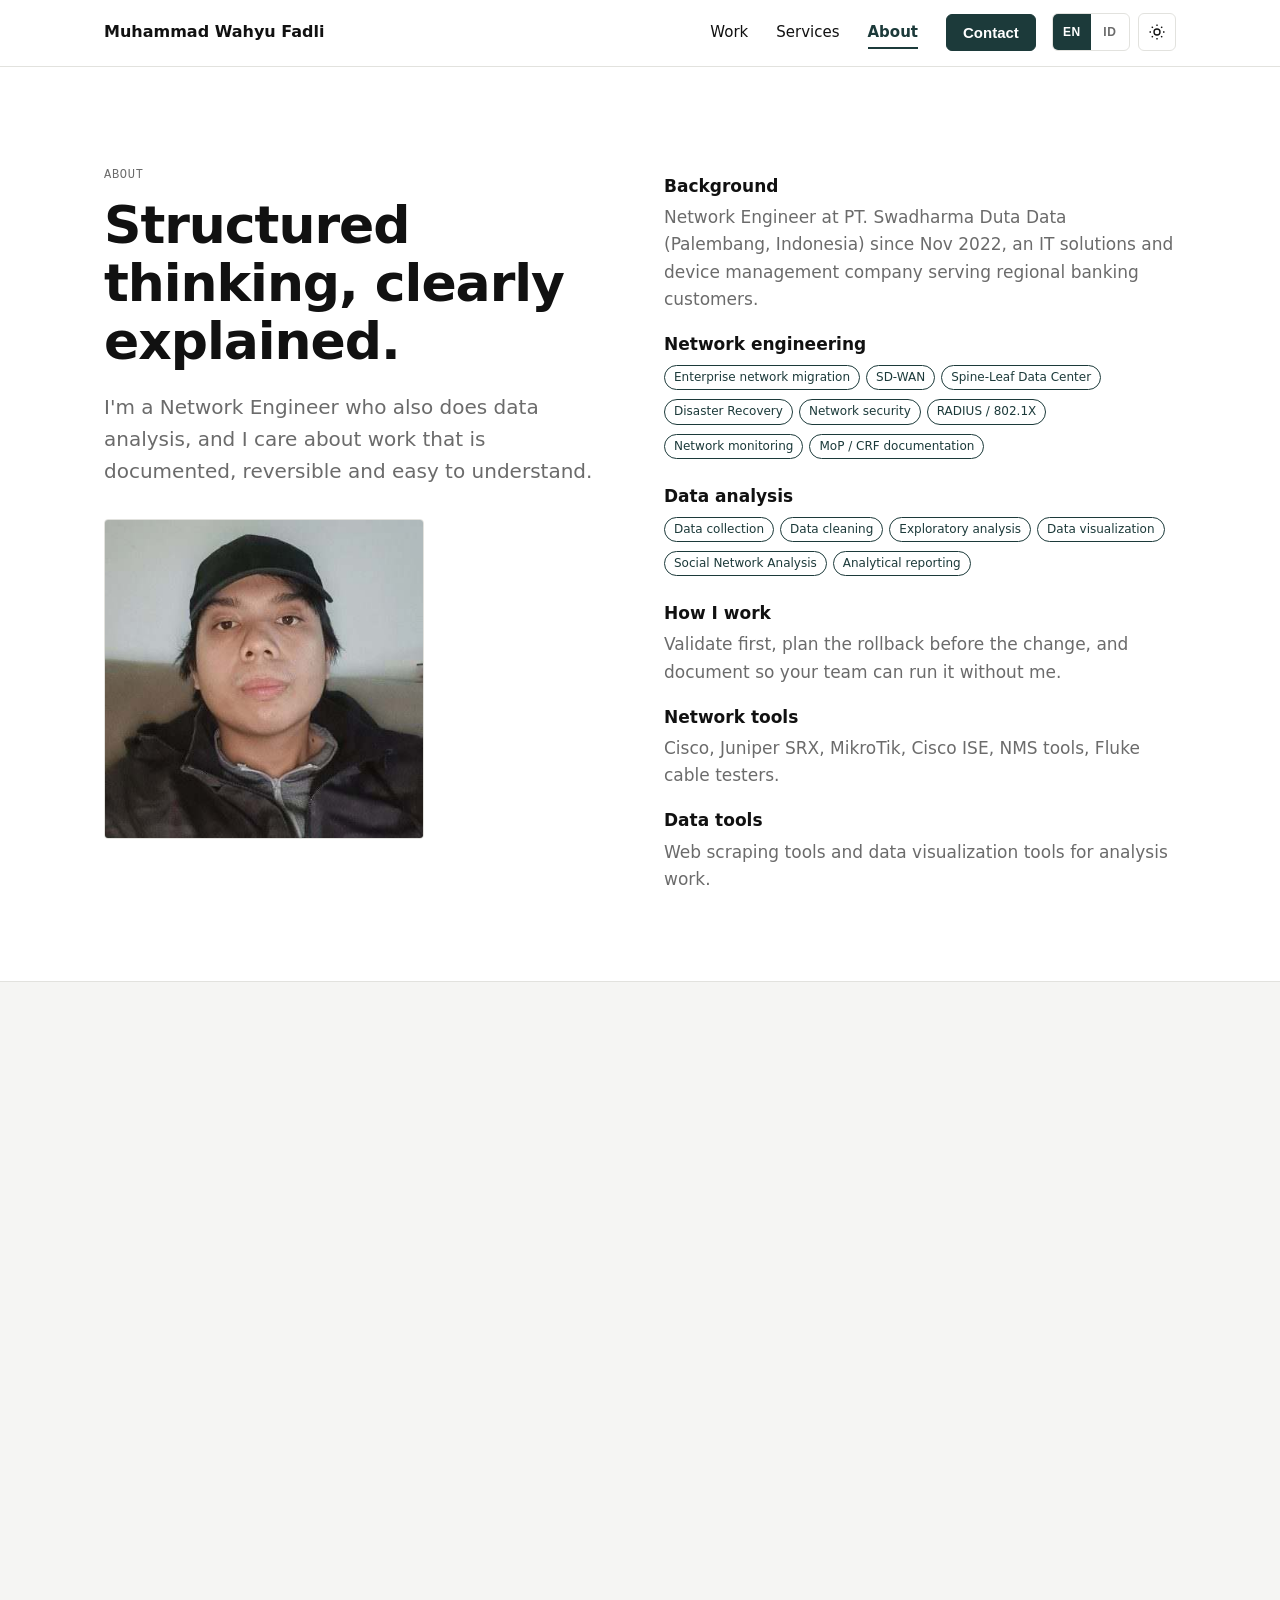
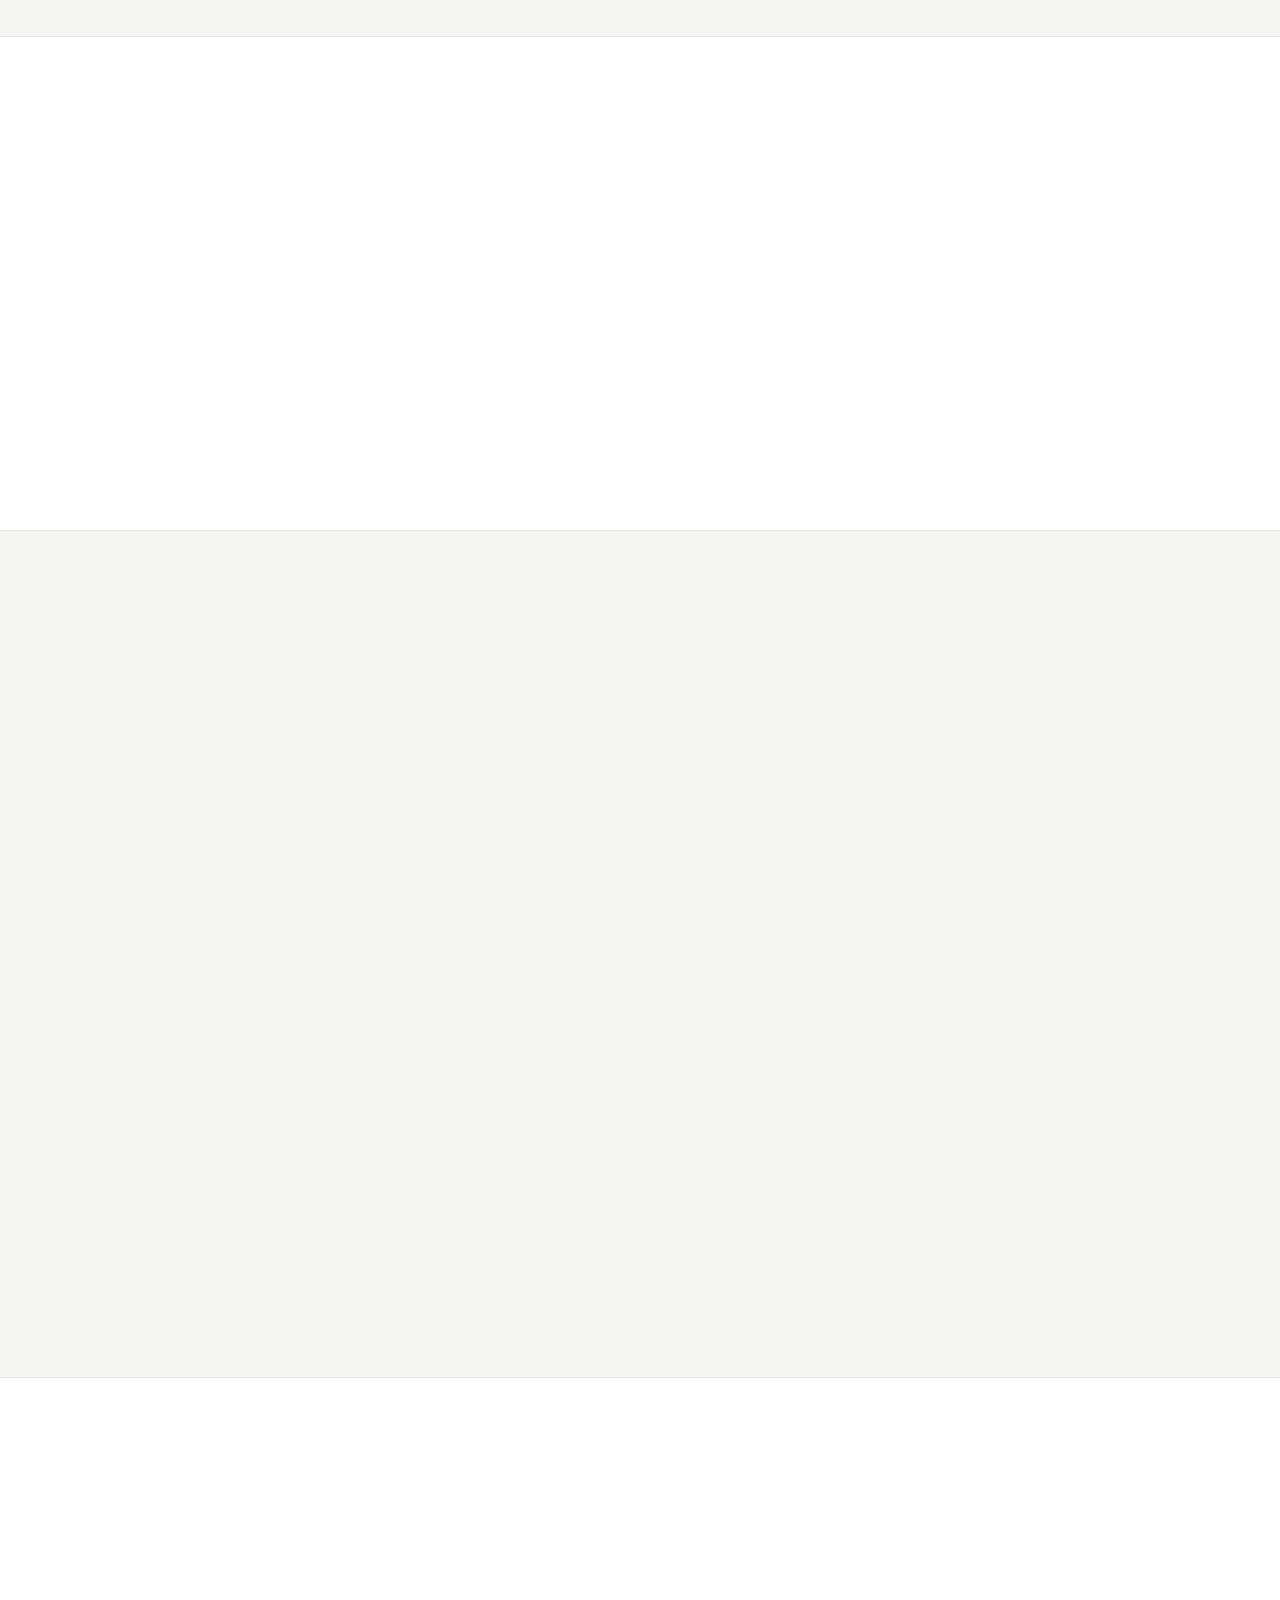
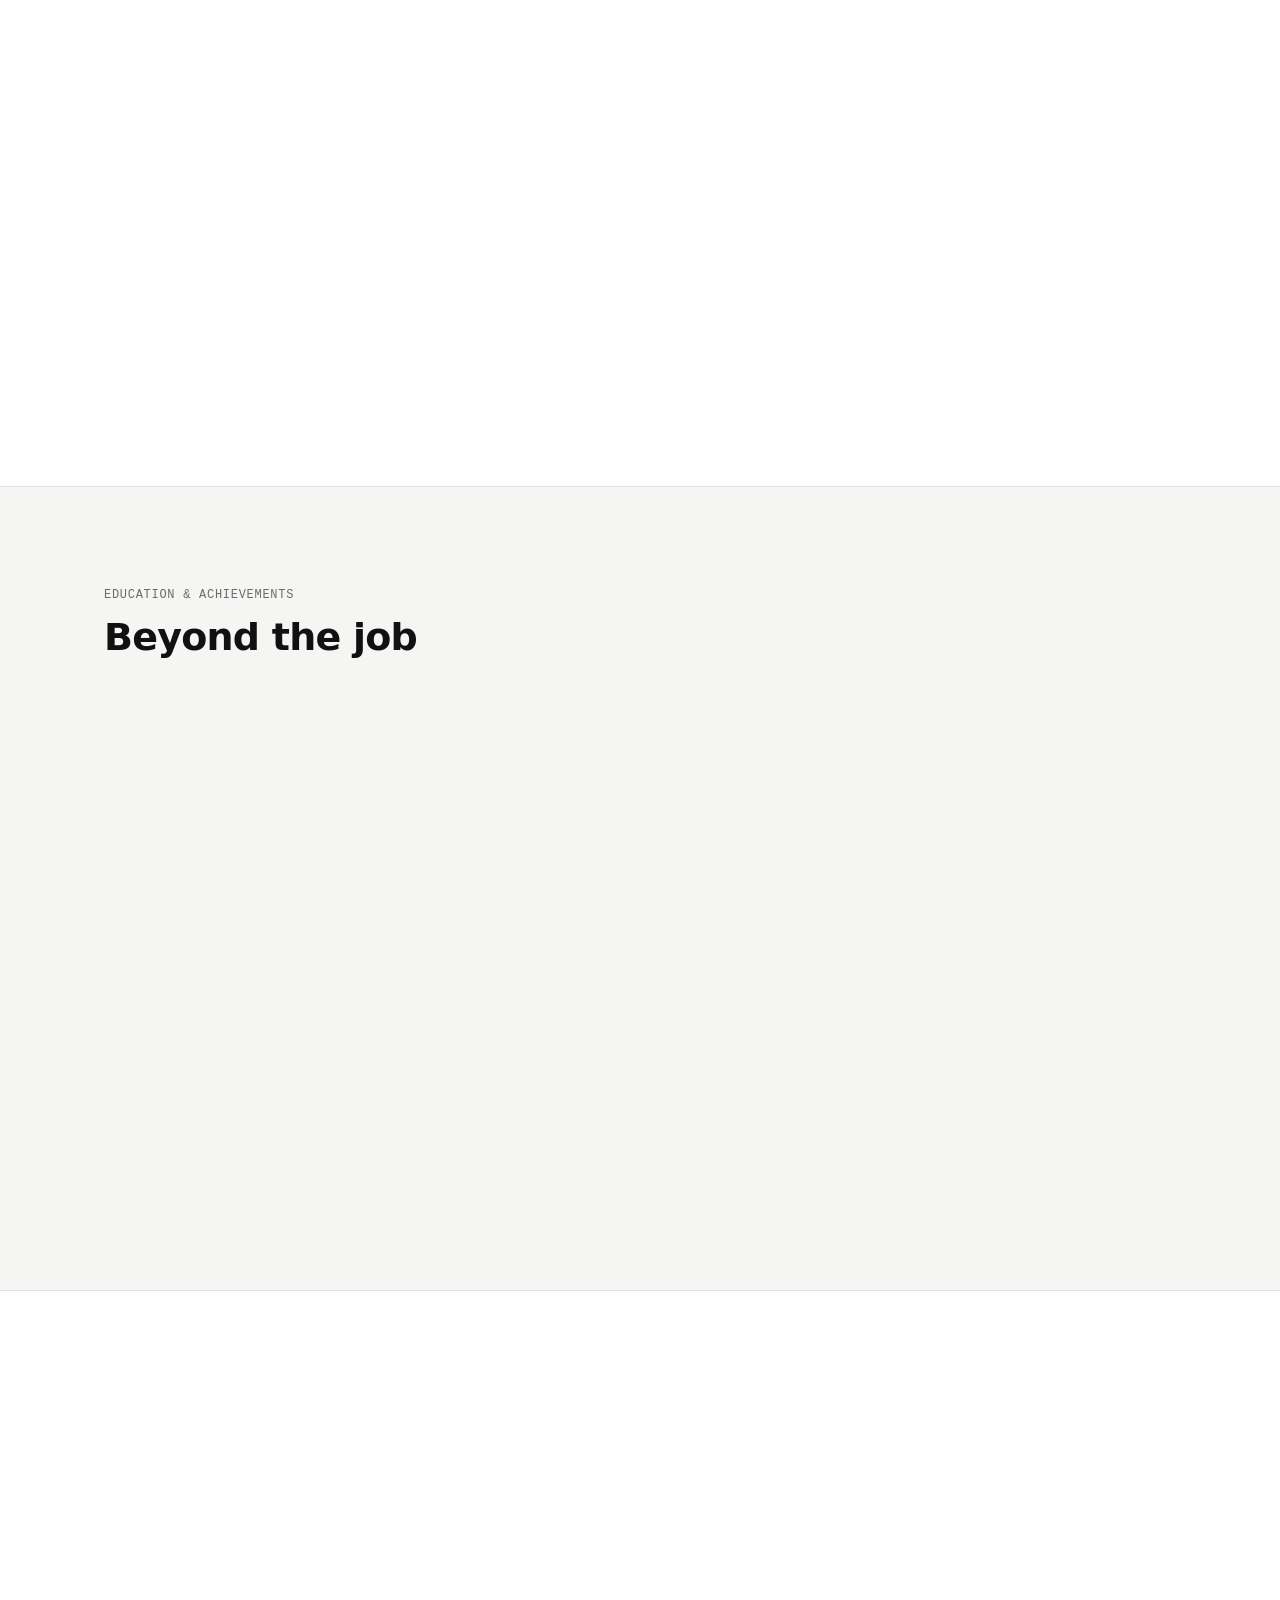
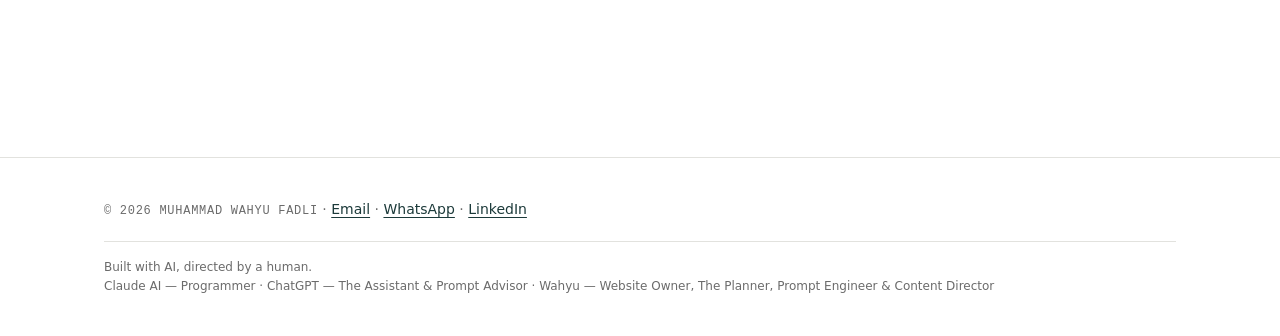
==== commit 60486ac3: "Update MY Portfolio Website 10:01" ====
--- a/about.html
+++ b/about.html
@@ -3,7 +3,7 @@
 <head>
 <meta charset="utf-8">
 <meta name="viewport" content="width=device-width, initial-scale=1, viewport-fit=cover">
-<meta http-equiv="Content-Security-Policy" content="default-src 'none'; style-src 'self' https://fonts.googleapis.com; font-src https://fonts.gstatic.com; script-src 'self'; img-src 'self' data:; connect-src 'none'; frame-src 'none'; object-src 'none'; base-uri 'none'; form-action mailto:; upgrade-insecure-requests">
+<meta http-equiv="Content-Security-Policy" content="default-src 'none'; style-src 'self' https://fonts.googleapis.com; font-src https://fonts.gstatic.com; script-src 'self'; img-src 'self' data:; connect-src https://formspree.io; frame-src 'none'; object-src 'none'; base-uri 'none'; form-action 'none'; upgrade-insecure-requests">
 <meta name="referrer" content="strict-origin-when-cross-origin">
 <title>About — Muhammad Wahyu Fadli</title>
 <meta name="description" content="About Muhammad Wahyu Fadli: Network Engineer with experience in enterprise migrations, SD-WAN, network security and data analysis.">
@@ -54,6 +54,6 @@
 <section><div class="wrap"><p class="mono">CV</p><h2>Want to explore my background further?</h2><p class="lead">View my complete CV for a detailed overview of my professional experience, skills, education, and certifications.</p><div class="row"><a class="btn sec" id="cv" href="https://drive.google.com/file/d/1GnRfa91rAAo5Iwn4jEQ8ydtNfikR7etz/view?usp=sharing" target="_blank" rel="noopener noreferrer" aria-describedby="cvn"><svg viewBox="0 0 24 24" width="18" height="18" fill="none" stroke="currentColor" stroke-width="1.8" aria-hidden="true"><path d="M6 3h8l4 4v14H6z"/><path d="M14 3v4h4M9 13h6M9 17h6"/></svg>View CV</a><a class="btn" href="contact.html">Contact</a></div><p class="mono mt-16" id="cvn">Google Drive · Opens in a new tab</p></div></section>
 </main>
 <dialog id="cd1" aria-label="Cisco Certified Network Associate (CCNA) certificate"><img loading="lazy" decoding="async" src="assets/img/cert-cisco.jpg" width="1200" height="927" alt="Certificate: Cisco Certified Network Associate (CCNA), issued to Muhammad Wahyu Fadli"><form method="dialog"><button class="btn" autofocus>Close</button></form></dialog><dialog id="cd2" aria-label="MikroTik Certified Network Associate (MTCNA) certificate"><img loading="lazy" decoding="async" src="assets/img/cert-mikrotik.jpg" width="707" height="1000" alt="Certificate: MikroTik Certified Network Associate (MTCNA), issued to Muhammad Wahyu Fadli"><form method="dialog"><button class="btn" autofocus>Close</button></form></dialog>
-<footer><div class="wrap"><span class="mono">© 2026 Muhammad Wahyu Fadli</span> · <a href="mailto:mwahyuf94@gmail.com">Email</a> · <a href="https://wa.me/6281377826272" target="_blank" rel="noopener noreferrer">WhatsApp</a> · <a href="https://www.linkedin.com/in/mwahyuf" target="_blank" rel="noopener noreferrer">LinkedIn</a><div class="credit"><p class="credit-lead">Built with AI, directed by a human.</p><p><span>Claude AI — Programmer</span> · <span>ChatGPT — Planner &amp; Prompt Advisor</span> · <span>Wahyu — Website Owner, Prompter &amp; Content Director</span></p></div></div></footer>
+<footer><div class="wrap"><span class="mono">© 2026 Muhammad Wahyu Fadli</span> · <a href="mailto:mwahyuf94@gmail.com">Email</a> · <a href="https://wa.me/6281377826272" target="_blank" rel="noopener noreferrer">WhatsApp</a> · <a href="https://www.linkedin.com/in/mwahyuf" target="_blank" rel="noopener noreferrer">LinkedIn</a><div class="credit"><p class="credit-lead">Built with AI, directed by a human.</p><p><span>Claude AI — Programmer</span> · <span>ChatGPT — The Assistant &amp; Prompt Advisor</span> · <span>Wahyu — Website Owner, The Planner, Prompt Engineer &amp; Content Director</span></p></div></div></footer>
 </body>
 </html>
--- a/css/styles.css
+++ b/css/styles.css
@@ -218,3 +218,13 @@
 .psec{display:grid;grid-template-columns:240px 1fr;gap:40px;padding:32px 0;border-top:1px solid var(--line)}.psec h2{font-size:22px;margin:0}.psec p{margin:0 0 12px}.psec ul{margin:0;padding-left:20px}.psec .mono{margin-bottom:8px}
 .ptags .tag{margin-bottom:6px}
 @media(max-width:820px){.psec{grid-template-columns:1fr;gap:12px;padding:28px 0}}
+
+/* Contact form notices, privacy note, and busy button */
+.note{font-size:14px;color:var(--mut);margin:16px 0 0}
+.notice{border:1px solid var(--line);border-left-width:4px;border-radius:4px;background:var(--alt);padding:16px 18px;margin-top:20px}
+.notice[hidden]{display:none}.notice p{margin:0}.notice-title{font-weight:600;margin-bottom:4px!important}
+.notice-ok{border-left-color:var(--acc)}.notice-err{border-left-color:#b3261e}
+:root[data-theme="dark"] .notice-err{border-left-color:#ff8a80}
+@media(prefers-color-scheme:dark){:root:not([data-theme="light"]) .notice-err{border-left-color:#ff8a80}}
+.btn .lbl[hidden],.btn .lbl-busy[hidden]{display:none}
+html:not(.js) #f{display:none}
